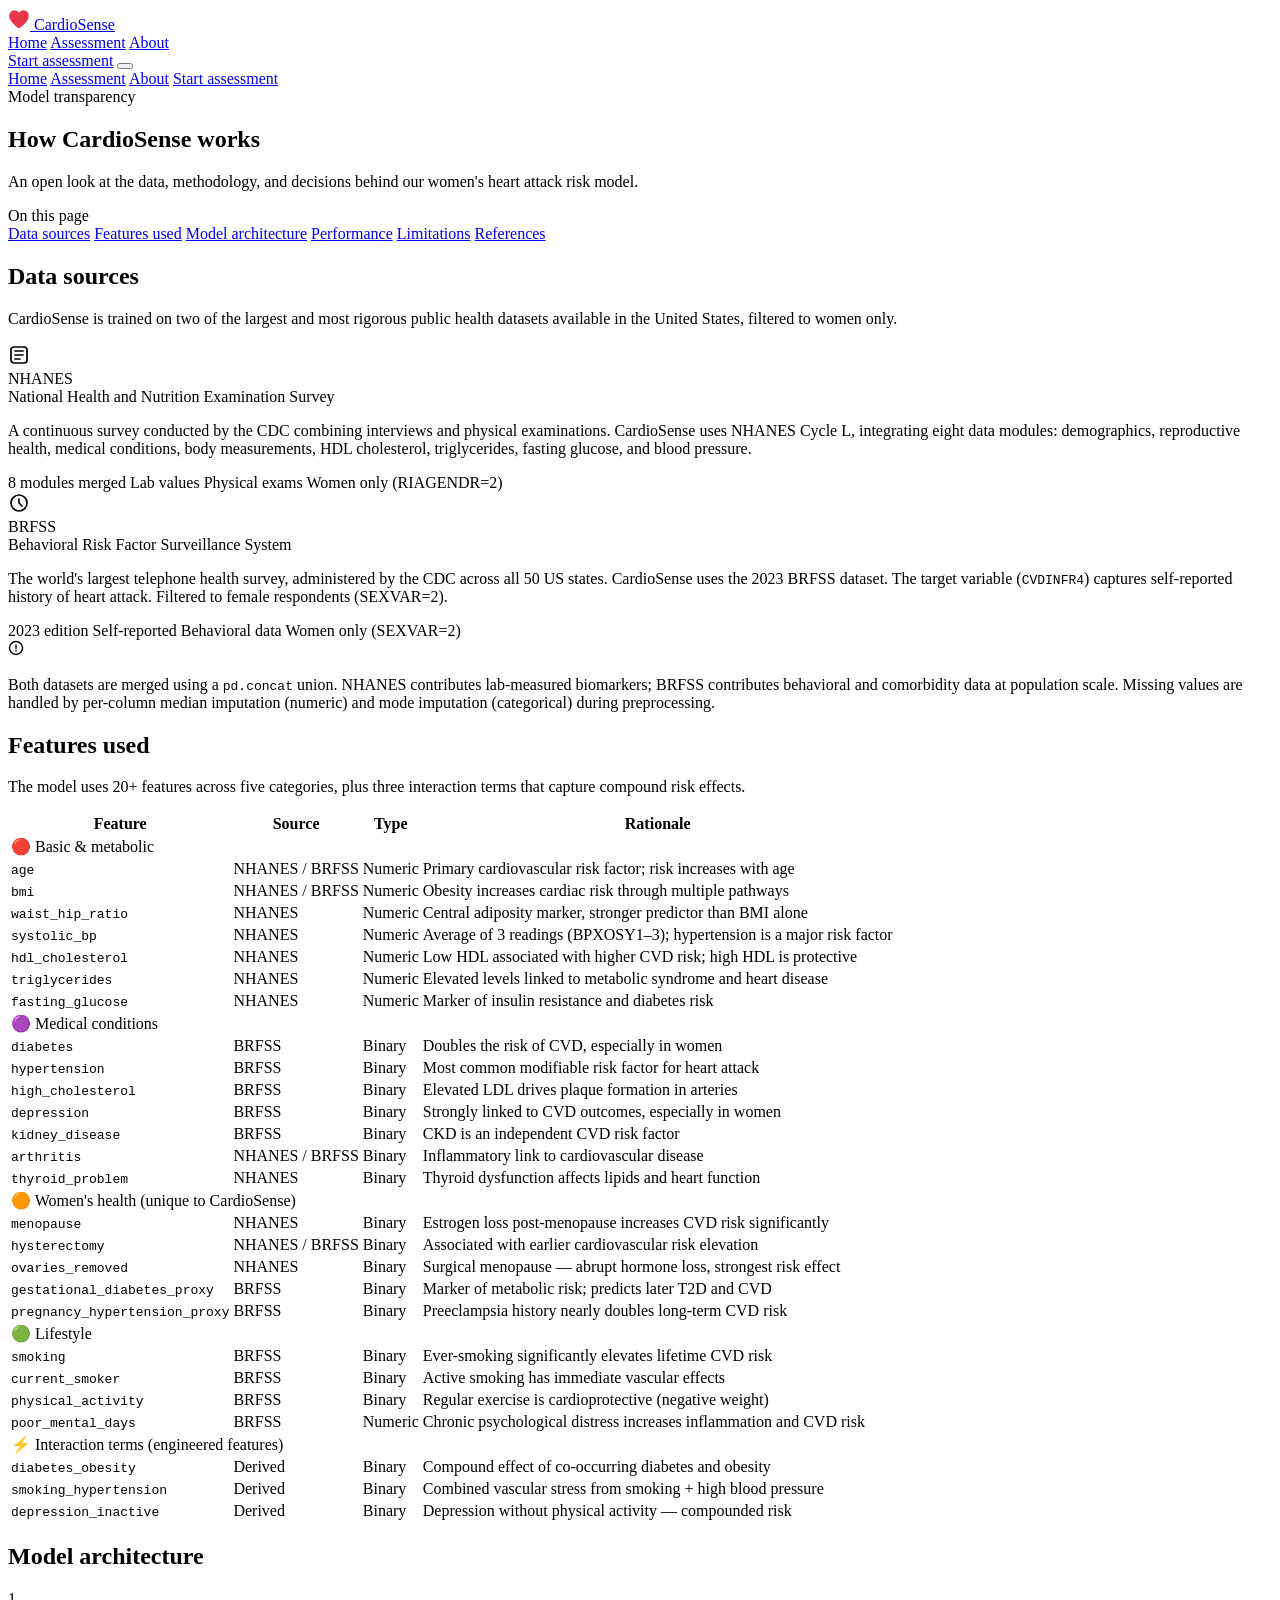
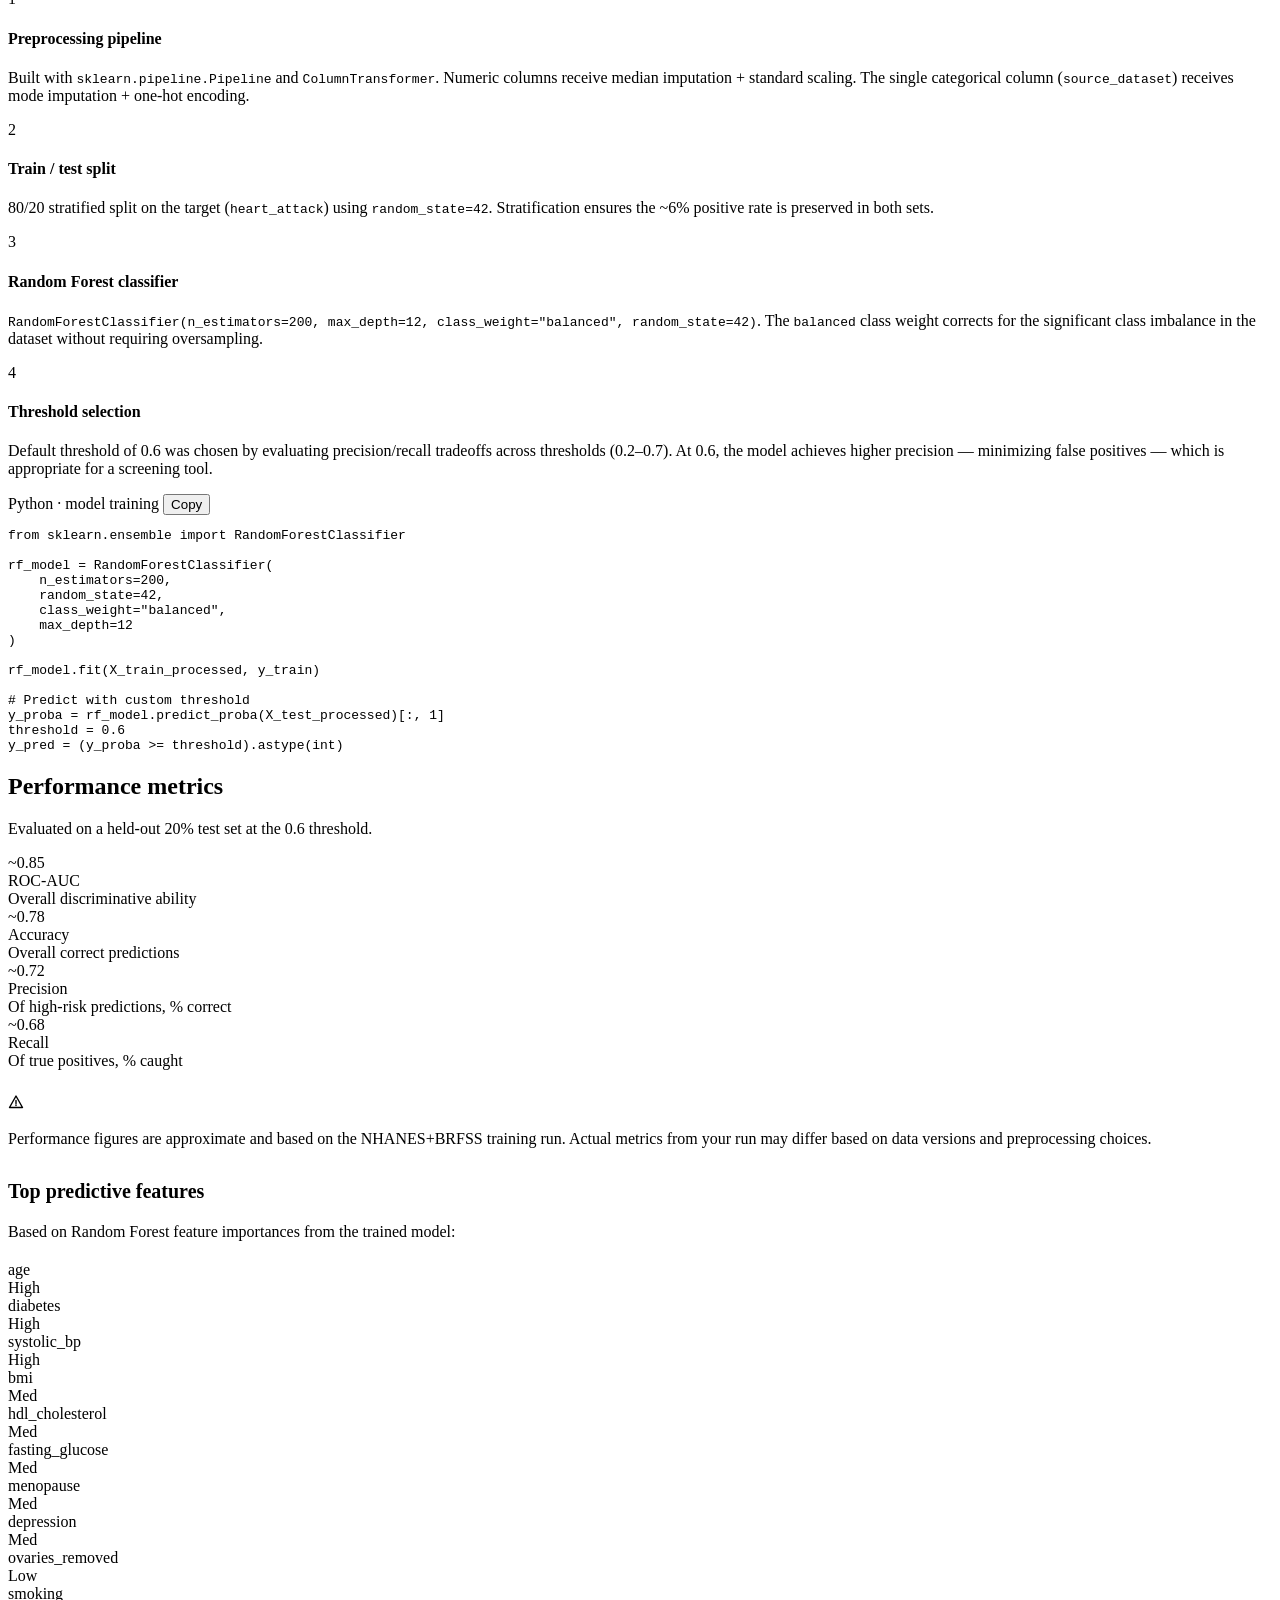
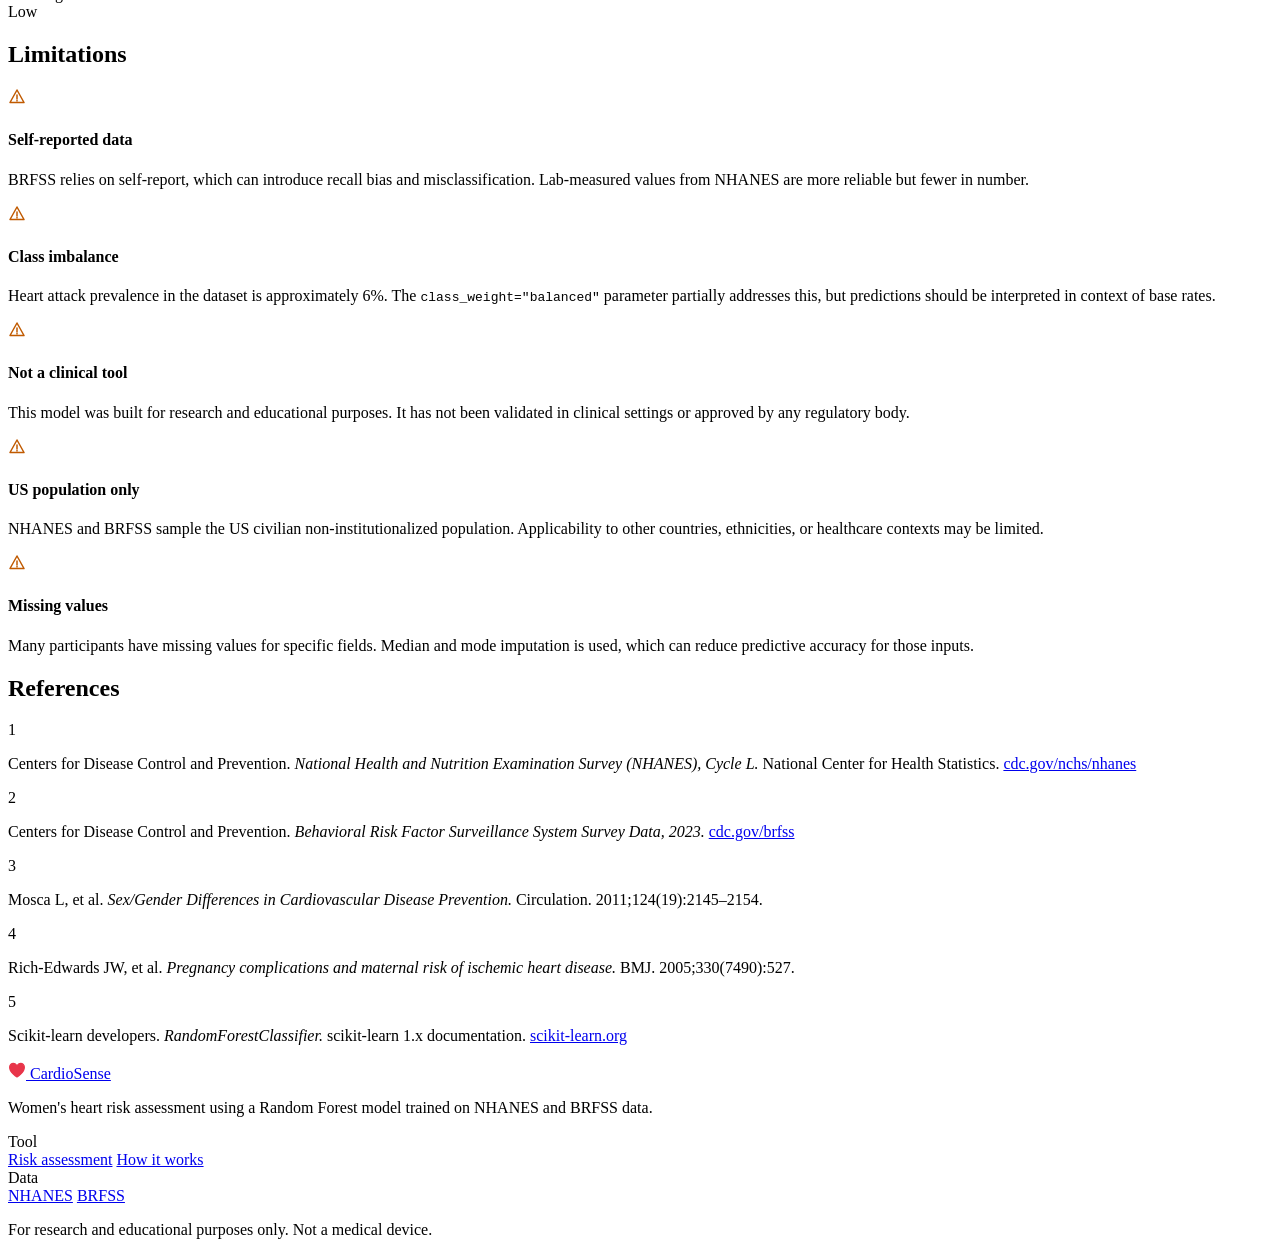
==== about.html @ 4f62d03a "Add files via upload" ====
<!DOCTYPE html>
<html lang="en">
<head>
<meta charset="UTF-8">
<meta name="viewport" content="width=device-width, initial-scale=1.0">
<title>About the Model — CardioSense</title>
<link rel="preconnect" href="https://fonts.googleapis.com">
<link rel="preconnect" href="https://fonts.gstatic.com" crossorigin>
<link href="https://fonts.googleapis.com/css2?family=DM+Serif+Display:ital@0;1&family=Inter:wght@300;400;500;600&display=swap" rel="stylesheet">
<link rel="stylesheet" href="../css/base.css">
<link rel="stylesheet" href="../css/about.css">
</head>
<body>

<nav class="nav">
  <div class="nav-inner">
    <a href="../index.html" class="logo">
      <span class="logo-icon">
        <svg width="22" height="22" viewBox="0 0 22 22" fill="none"><path d="M11 19.5C11 19.5 2 14 2 7.5C2 5.015 4.015 3 6.5 3C8.09 3 9.496 3.82 10.332 5.064C10.617 5.484 11.383 5.484 11.668 5.064C12.504 3.82 13.91 3 15.5 3C17.985 3 20 5.015 20 7.5C20 14 11 19.5 11 19.5Z" fill="#E8354A" stroke="#E8354A" stroke-width="1.5" stroke-linejoin="round"/></svg>
      </span>
      CardioSense
    </a>
    <div class="nav-links">
      <a href="../index.html" class="nav-link">Home</a>
      <a href="assess.html" class="nav-link">Assessment</a>
      <a href="about.html" class="nav-link active">About</a>
    </div>
    <a href="assess.html" class="btn-primary nav-cta">Start assessment</a>
    <button class="nav-mobile-toggle" onclick="toggleMobileNav()" aria-label="Menu">
      <span></span><span></span><span></span>
    </button>
  </div>
  <div class="nav-mobile" id="nav-mobile">
    <a href="../index.html">Home</a>
    <a href="assess.html">Assessment</a>
    <a href="about.html">About</a>
    <a href="assess.html" class="btn-primary">Start assessment</a>
  </div>
</nav>

<!-- PAGE HERO -->
<section class="about-hero">
  <div class="container">
    <div class="section-eyebrow">Model transparency</div>
    <h1 class="about-hero-title">How CardioSense works</h1>
    <p class="about-hero-sub">An open look at the data, methodology, and decisions behind our women's heart attack risk model.</p>
  </div>
</section>

<div class="about-layout container">

  <!-- Sticky TOC -->
  <aside class="about-toc">
    <div class="toc-title">On this page</div>
    <nav>
      <a href="#data-sources" class="toc-link">Data sources</a>
      <a href="#features" class="toc-link">Features used</a>
      <a href="#model" class="toc-link">Model architecture</a>
      <a href="#performance" class="toc-link">Performance</a>
      <a href="#limitations" class="toc-link">Limitations</a>
      <a href="#references" class="toc-link">References</a>
    </nav>
  </aside>

  <main class="about-content">

    <!-- DATA SOURCES -->
    <section class="about-section" id="data-sources">
      <h2>Data sources</h2>
      <p>CardioSense is trained on two of the largest and most rigorous public health datasets available in the United States, filtered to women only.</p>

      <div class="dataset-cards">
        <div class="dataset-card">
          <div class="dataset-card-header">
            <div class="dataset-icon ds-blue">
              <svg width="22" height="22" viewBox="0 0 22 22" fill="none"><rect x="3" y="3" width="16" height="16" rx="3" stroke="currentColor" stroke-width="1.7"/><path d="M7 11h8M7 7h8M7 15h5" stroke="currentColor" stroke-width="1.7" stroke-linecap="round"/></svg>
            </div>
            <div>
              <div class="dataset-name">NHANES</div>
              <div class="dataset-full">National Health and Nutrition Examination Survey</div>
            </div>
          </div>
          <p>A continuous survey conducted by the CDC combining interviews and physical examinations. CardioSense uses NHANES Cycle L, integrating eight data modules: demographics, reproductive health, medical conditions, body measurements, HDL cholesterol, triglycerides, fasting glucose, and blood pressure.</p>
          <div class="dataset-tags">
            <span class="dtag">8 modules merged</span>
            <span class="dtag">Lab values</span>
            <span class="dtag">Physical exams</span>
            <span class="dtag">Women only (RIAGENDR=2)</span>
          </div>
        </div>

        <div class="dataset-card">
          <div class="dataset-card-header">
            <div class="dataset-icon ds-green">
              <svg width="22" height="22" viewBox="0 0 22 22" fill="none"><circle cx="11" cy="11" r="8" stroke="currentColor" stroke-width="1.7"/><path d="M11 7v4l3 3" stroke="currentColor" stroke-width="1.7" stroke-linecap="round"/></svg>
            </div>
            <div>
              <div class="dataset-name">BRFSS</div>
              <div class="dataset-full">Behavioral Risk Factor Surveillance System</div>
            </div>
          </div>
          <p>The world's largest telephone health survey, administered by the CDC across all 50 US states. CardioSense uses the 2023 BRFSS dataset. The target variable (<code>CVDINFR4</code>) captures self-reported history of heart attack. Filtered to female respondents (SEXVAR=2).</p>
          <div class="dataset-tags">
            <span class="dtag">2023 edition</span>
            <span class="dtag">Self-reported</span>
            <span class="dtag">Behavioral data</span>
            <span class="dtag">Women only (SEXVAR=2)</span>
          </div>
        </div>
      </div>

      <div class="info-box">
        <svg width="16" height="16" viewBox="0 0 16 16" fill="none"><circle cx="8" cy="8" r="6.5" stroke="currentColor" stroke-width="1.4"/><path d="M8 5v3.5M8 10.5v.5" stroke="currentColor" stroke-width="1.4" stroke-linecap="round"/></svg>
        <p>Both datasets are merged using a <code>pd.concat</code> union. NHANES contributes lab-measured biomarkers; BRFSS contributes behavioral and comorbidity data at population scale. Missing values are handled by per-column median imputation (numeric) and mode imputation (categorical) during preprocessing.</p>
      </div>
    </section>

    <!-- FEATURES -->
    <section class="about-section" id="features">
      <h2>Features used</h2>
      <p>The model uses 20+ features across five categories, plus three interaction terms that capture compound risk effects.</p>

      <div class="feature-table-wrap">
        <table class="feature-table">
          <thead>
            <tr>
              <th>Feature</th>
              <th>Source</th>
              <th>Type</th>
              <th>Rationale</th>
            </tr>
          </thead>
          <tbody>
            <tr class="ft-group"><td colspan="4">🔴 Basic & metabolic</td></tr>
            <tr>
              <td><code>age</code></td>
              <td>NHANES / BRFSS</td>
              <td>Numeric</td>
              <td>Primary cardiovascular risk factor; risk increases with age</td>
            </tr>
            <tr>
              <td><code>bmi</code></td>
              <td>NHANES / BRFSS</td>
              <td>Numeric</td>
              <td>Obesity increases cardiac risk through multiple pathways</td>
            </tr>
            <tr>
              <td><code>waist_hip_ratio</code></td>
              <td>NHANES</td>
              <td>Numeric</td>
              <td>Central adiposity marker, stronger predictor than BMI alone</td>
            </tr>
            <tr>
              <td><code>systolic_bp</code></td>
              <td>NHANES</td>
              <td>Numeric</td>
              <td>Average of 3 readings (BPXOSY1–3); hypertension is a major risk factor</td>
            </tr>
            <tr>
              <td><code>hdl_cholesterol</code></td>
              <td>NHANES</td>
              <td>Numeric</td>
              <td>Low HDL associated with higher CVD risk; high HDL is protective</td>
            </tr>
            <tr>
              <td><code>triglycerides</code></td>
              <td>NHANES</td>
              <td>Numeric</td>
              <td>Elevated levels linked to metabolic syndrome and heart disease</td>
            </tr>
            <tr>
              <td><code>fasting_glucose</code></td>
              <td>NHANES</td>
              <td>Numeric</td>
              <td>Marker of insulin resistance and diabetes risk</td>
            </tr>

            <tr class="ft-group"><td colspan="4">🟣 Medical conditions</td></tr>
            <tr>
              <td><code>diabetes</code></td>
              <td>BRFSS</td>
              <td>Binary</td>
              <td>Doubles the risk of CVD, especially in women</td>
            </tr>
            <tr>
              <td><code>hypertension</code></td>
              <td>BRFSS</td>
              <td>Binary</td>
              <td>Most common modifiable risk factor for heart attack</td>
            </tr>
            <tr>
              <td><code>high_cholesterol</code></td>
              <td>BRFSS</td>
              <td>Binary</td>
              <td>Elevated LDL drives plaque formation in arteries</td>
            </tr>
            <tr>
              <td><code>depression</code></td>
              <td>BRFSS</td>
              <td>Binary</td>
              <td>Strongly linked to CVD outcomes, especially in women</td>
            </tr>
            <tr>
              <td><code>kidney_disease</code></td>
              <td>BRFSS</td>
              <td>Binary</td>
              <td>CKD is an independent CVD risk factor</td>
            </tr>
            <tr>
              <td><code>arthritis</code></td>
              <td>NHANES / BRFSS</td>
              <td>Binary</td>
              <td>Inflammatory link to cardiovascular disease</td>
            </tr>
            <tr>
              <td><code>thyroid_problem</code></td>
              <td>NHANES</td>
              <td>Binary</td>
              <td>Thyroid dysfunction affects lipids and heart function</td>
            </tr>

            <tr class="ft-group"><td colspan="4">🟠 Women's health (unique to CardioSense)</td></tr>
            <tr>
              <td><code>menopause</code></td>
              <td>NHANES</td>
              <td>Binary</td>
              <td>Estrogen loss post-menopause increases CVD risk significantly</td>
            </tr>
            <tr>
              <td><code>hysterectomy</code></td>
              <td>NHANES / BRFSS</td>
              <td>Binary</td>
              <td>Associated with earlier cardiovascular risk elevation</td>
            </tr>
            <tr>
              <td><code>ovaries_removed</code></td>
              <td>NHANES</td>
              <td>Binary</td>
              <td>Surgical menopause — abrupt hormone loss, strongest risk effect</td>
            </tr>
            <tr>
              <td><code>gestational_diabetes_proxy</code></td>
              <td>BRFSS</td>
              <td>Binary</td>
              <td>Marker of metabolic risk; predicts later T2D and CVD</td>
            </tr>
            <tr>
              <td><code>pregnancy_hypertension_proxy</code></td>
              <td>BRFSS</td>
              <td>Binary</td>
              <td>Preeclampsia history nearly doubles long-term CVD risk</td>
            </tr>

            <tr class="ft-group"><td colspan="4">🟢 Lifestyle</td></tr>
            <tr>
              <td><code>smoking</code></td>
              <td>BRFSS</td>
              <td>Binary</td>
              <td>Ever-smoking significantly elevates lifetime CVD risk</td>
            </tr>
            <tr>
              <td><code>current_smoker</code></td>
              <td>BRFSS</td>
              <td>Binary</td>
              <td>Active smoking has immediate vascular effects</td>
            </tr>
            <tr>
              <td><code>physical_activity</code></td>
              <td>BRFSS</td>
              <td>Binary</td>
              <td>Regular exercise is cardioprotective (negative weight)</td>
            </tr>
            <tr>
              <td><code>poor_mental_days</code></td>
              <td>BRFSS</td>
              <td>Numeric</td>
              <td>Chronic psychological distress increases inflammation and CVD risk</td>
            </tr>

            <tr class="ft-group"><td colspan="4">⚡ Interaction terms (engineered features)</td></tr>
            <tr>
              <td><code>diabetes_obesity</code></td>
              <td>Derived</td>
              <td>Binary</td>
              <td>Compound effect of co-occurring diabetes and obesity</td>
            </tr>
            <tr>
              <td><code>smoking_hypertension</code></td>
              <td>Derived</td>
              <td>Binary</td>
              <td>Combined vascular stress from smoking + high blood pressure</td>
            </tr>
            <tr>
              <td><code>depression_inactive</code></td>
              <td>Derived</td>
              <td>Binary</td>
              <td>Depression without physical activity — compounded risk</td>
            </tr>
          </tbody>
        </table>
      </div>
    </section>

    <!-- MODEL -->
    <section class="about-section" id="model">
      <h2>Model architecture</h2>

      <div class="pipeline-steps">
        <div class="pipeline-step">
          <div class="pipeline-step-num">1</div>
          <div class="pipeline-step-body">
            <h4>Preprocessing pipeline</h4>
            <p>Built with <code>sklearn.pipeline.Pipeline</code> and <code>ColumnTransformer</code>. Numeric columns receive median imputation + standard scaling. The single categorical column (<code>source_dataset</code>) receives mode imputation + one-hot encoding.</p>
          </div>
        </div>
        <div class="pipeline-step">
          <div class="pipeline-step-num">2</div>
          <div class="pipeline-step-body">
            <h4>Train / test split</h4>
            <p>80/20 stratified split on the target (<code>heart_attack</code>) using <code>random_state=42</code>. Stratification ensures the ~6% positive rate is preserved in both sets.</p>
          </div>
        </div>
        <div class="pipeline-step">
          <div class="pipeline-step-num">3</div>
          <div class="pipeline-step-body">
            <h4>Random Forest classifier</h4>
            <p><code>RandomForestClassifier(n_estimators=200, max_depth=12, class_weight="balanced", random_state=42)</code>. The <code>balanced</code> class weight corrects for the significant class imbalance in the dataset without requiring oversampling.</p>
          </div>
        </div>
        <div class="pipeline-step">
          <div class="pipeline-step-num">4</div>
          <div class="pipeline-step-body">
            <h4>Threshold selection</h4>
            <p>Default threshold of 0.6 was chosen by evaluating precision/recall tradeoffs across thresholds (0.2–0.7). At 0.6, the model achieves higher precision — minimizing false positives — which is appropriate for a screening tool.</p>
          </div>
        </div>
      </div>

      <div class="code-block">
        <div class="code-block-header">
          <span>Python · model training</span>
          <button class="copy-btn" onclick="copyCode(this)">Copy</button>
        </div>
        <pre><code>from sklearn.ensemble import RandomForestClassifier

rf_model = RandomForestClassifier(
    n_estimators=200,
    random_state=42,
    class_weight="balanced",
    max_depth=12
)

rf_model.fit(X_train_processed, y_train)

# Predict with custom threshold
y_proba = rf_model.predict_proba(X_test_processed)[:, 1]
threshold = 0.6
y_pred = (y_proba >= threshold).astype(int)</code></pre>
      </div>
    </section>

    <!-- PERFORMANCE -->
    <section class="about-section" id="performance">
      <h2>Performance metrics</h2>
      <p>Evaluated on a held-out 20% test set at the 0.6 threshold.</p>

      <div class="metrics-grid">
        <div class="metric-card">
          <div class="metric-val">~0.85</div>
          <div class="metric-name">ROC-AUC</div>
          <div class="metric-desc">Overall discriminative ability</div>
        </div>
        <div class="metric-card">
          <div class="metric-val">~0.78</div>
          <div class="metric-name">Accuracy</div>
          <div class="metric-desc">Overall correct predictions</div>
        </div>
        <div class="metric-card">
          <div class="metric-val">~0.72</div>
          <div class="metric-name">Precision</div>
          <div class="metric-desc">Of high-risk predictions, % correct</div>
        </div>
        <div class="metric-card">
          <div class="metric-val">~0.68</div>
          <div class="metric-name">Recall</div>
          <div class="metric-desc">Of true positives, % caught</div>
        </div>
      </div>

      <div class="info-box info-box-warn" style="margin-top:1.5rem">
        <svg width="16" height="16" viewBox="0 0 16 16" fill="none"><path d="M8 2L14.5 13.5H1.5L8 2Z" stroke="currentColor" stroke-width="1.4" stroke-linejoin="round"/><path d="M8 6.5v3M8 11v.5" stroke="currentColor" stroke-width="1.4" stroke-linecap="round"/></svg>
        <p>Performance figures are approximate and based on the NHANES+BRFSS training run. Actual metrics from your run may differ based on data versions and preprocessing choices.</p>
      </div>

      <h3 style="margin-top:2rem;font-size:20px">Top predictive features</h3>
      <p style="margin-bottom:1.25rem">Based on Random Forest feature importances from the trained model:</p>

      <div class="importance-bars">
        <div class="imp-row"><span class="imp-label">age</span><div class="imp-bar-track"><div class="imp-bar" style="width:88%"></div></div><span class="imp-pct">High</span></div>
        <div class="imp-row"><span class="imp-label">diabetes</span><div class="imp-bar-track"><div class="imp-bar" style="width:74%"></div></div><span class="imp-pct">High</span></div>
        <div class="imp-row"><span class="imp-label">systolic_bp</span><div class="imp-bar-track"><div class="imp-bar" style="width:68%"></div></div><span class="imp-pct">High</span></div>
        <div class="imp-row"><span class="imp-label">bmi</span><div class="imp-bar-track"><div class="imp-bar" style="width:61%"></div></div><span class="imp-pct">Med</span></div>
        <div class="imp-row"><span class="imp-label">hdl_cholesterol</span><div class="imp-bar-track"><div class="imp-bar" style="width:55%"></div></div><span class="imp-pct">Med</span></div>
        <div class="imp-row"><span class="imp-label">fasting_glucose</span><div class="imp-bar-track"><div class="imp-bar" style="width:50%"></div></div><span class="imp-pct">Med</span></div>
        <div class="imp-row"><span class="imp-label">menopause</span><div class="imp-bar-track"><div class="imp-bar imp-bar-orange" style="width:46%"></div></div><span class="imp-pct">Med</span></div>
        <div class="imp-row"><span class="imp-label">depression</span><div class="imp-bar-track"><div class="imp-bar imp-bar-purple" style="width:40%"></div></div><span class="imp-pct">Med</span></div>
        <div class="imp-row"><span class="imp-label">ovaries_removed</span><div class="imp-bar-track"><div class="imp-bar imp-bar-orange" style="width:36%"></div></div><span class="imp-pct">Low</span></div>
        <div class="imp-row"><span class="imp-label">smoking</span><div class="imp-bar-track"><div class="imp-bar" style="width:33%"></div></div><span class="imp-pct">Low</span></div>
      </div>
    </section>

    <!-- LIMITATIONS -->
    <section class="about-section" id="limitations">
      <h2>Limitations</h2>

      <div class="limitation-list">
        <div class="limitation-item">
          <div class="lim-icon">
            <svg width="18" height="18" viewBox="0 0 18 18" fill="none"><path d="M9 2L16 14.5H2L9 2Z" stroke="#C05A00" stroke-width="1.5" stroke-linejoin="round"/><path d="M9 7v4M9 12.5v.5" stroke="#C05A00" stroke-width="1.5" stroke-linecap="round"/></svg>
          </div>
          <div>
            <h4>Self-reported data</h4>
            <p>BRFSS relies on self-report, which can introduce recall bias and misclassification. Lab-measured values from NHANES are more reliable but fewer in number.</p>
          </div>
        </div>
        <div class="limitation-item">
          <div class="lim-icon">
            <svg width="18" height="18" viewBox="0 0 18 18" fill="none"><path d="M9 2L16 14.5H2L9 2Z" stroke="#C05A00" stroke-width="1.5" stroke-linejoin="round"/><path d="M9 7v4M9 12.5v.5" stroke="#C05A00" stroke-width="1.5" stroke-linecap="round"/></svg>
          </div>
          <div>
            <h4>Class imbalance</h4>
            <p>Heart attack prevalence in the dataset is approximately 6%. The <code>class_weight="balanced"</code> parameter partially addresses this, but predictions should be interpreted in context of base rates.</p>
          </div>
        </div>
        <div class="limitation-item">
          <div class="lim-icon">
            <svg width="18" height="18" viewBox="0 0 18 18" fill="none"><path d="M9 2L16 14.5H2L9 2Z" stroke="#C05A00" stroke-width="1.5" stroke-linejoin="round"/><path d="M9 7v4M9 12.5v.5" stroke="#C05A00" stroke-width="1.5" stroke-linecap="round"/></svg>
          </div>
          <div>
            <h4>Not a clinical tool</h4>
            <p>This model was built for research and educational purposes. It has not been validated in clinical settings or approved by any regulatory body.</p>
          </div>
        </div>
        <div class="limitation-item">
          <div class="lim-icon">
            <svg width="18" height="18" viewBox="0 0 18 18" fill="none"><path d="M9 2L16 14.5H2L9 2Z" stroke="#C05A00" stroke-width="1.5" stroke-linejoin="round"/><path d="M9 7v4M9 12.5v.5" stroke="#C05A00" stroke-width="1.5" stroke-linecap="round"/></svg>
          </div>
          <div>
            <h4>US population only</h4>
            <p>NHANES and BRFSS sample the US civilian non-institutionalized population. Applicability to other countries, ethnicities, or healthcare contexts may be limited.</p>
          </div>
        </div>
        <div class="limitation-item">
          <div class="lim-icon">
            <svg width="18" height="18" viewBox="0 0 18 18" fill="none"><path d="M9 2L16 14.5H2L9 2Z" stroke="#C05A00" stroke-width="1.5" stroke-linejoin="round"/><path d="M9 7v4M9 12.5v.5" stroke="#C05A00" stroke-width="1.5" stroke-linecap="round"/></svg>
          </div>
          <div>
            <h4>Missing values</h4>
            <p>Many participants have missing values for specific fields. Median and mode imputation is used, which can reduce predictive accuracy for those inputs.</p>
          </div>
        </div>
      </div>
    </section>

    <!-- REFERENCES -->
    <section class="about-section" id="references">
      <h2>References</h2>
      <div class="ref-list">
        <div class="ref-item">
          <div class="ref-num">1</div>
          <p>Centers for Disease Control and Prevention. <em>National Health and Nutrition Examination Survey (NHANES), Cycle L.</em> National Center for Health Statistics. <a href="https://www.cdc.gov/nchs/nhanes/" target="_blank">cdc.gov/nchs/nhanes</a></p>
        </div>
        <div class="ref-item">
          <div class="ref-num">2</div>
          <p>Centers for Disease Control and Prevention. <em>Behavioral Risk Factor Surveillance System Survey Data, 2023.</em> <a href="https://www.cdc.gov/brfss/" target="_blank">cdc.gov/brfss</a></p>
        </div>
        <div class="ref-item">
          <div class="ref-num">3</div>
          <p>Mosca L, et al. <em>Sex/Gender Differences in Cardiovascular Disease Prevention.</em> Circulation. 2011;124(19):2145–2154.</p>
        </div>
        <div class="ref-item">
          <div class="ref-num">4</div>
          <p>Rich-Edwards JW, et al. <em>Pregnancy complications and maternal risk of ischemic heart disease.</em> BMJ. 2005;330(7490):527.</p>
        </div>
        <div class="ref-item">
          <div class="ref-num">5</div>
          <p>Scikit-learn developers. <em>RandomForestClassifier.</em> scikit-learn 1.x documentation. <a href="https://scikit-learn.org/stable/modules/generated/sklearn.ensemble.RandomForestClassifier.html" target="_blank">scikit-learn.org</a></p>
        </div>
      </div>
    </section>

  </main>
</div>

<footer class="footer">
  <div class="container footer-inner">
    <div class="footer-brand">
      <a href="../index.html" class="logo">
        <span class="logo-icon"><svg width="18" height="18" viewBox="0 0 22 22" fill="none"><path d="M11 19.5C11 19.5 2 14 2 7.5C2 5.015 4.015 3 6.5 3C8.09 3 9.496 3.82 10.332 5.064C10.617 5.484 11.383 5.484 11.668 5.064C12.504 3.82 13.91 3 15.5 3C17.985 3 20 5.015 20 7.5C20 14 11 19.5 11 19.5Z" fill="#E8354A" stroke="#E8354A" stroke-width="1.5" stroke-linejoin="round"/></svg></span>
        CardioSense
      </a>
      <p>Women's heart risk assessment using a Random Forest model trained on NHANES and BRFSS data.</p>
    </div>
    <div class="footer-links">
      <div class="footer-col">
        <div class="footer-col-title">Tool</div>
        <a href="assess.html">Risk assessment</a>
        <a href="about.html">How it works</a>
      </div>
      <div class="footer-col">
        <div class="footer-col-title">Data</div>
        <a href="https://www.cdc.gov/nchs/nhanes/" target="_blank">NHANES</a>
        <a href="https://www.cdc.gov/brfss/" target="_blank">BRFSS</a>
      </div>
    </div>
  </div>
  <div class="footer-bottom">
    <div class="container"><p>For research and educational purposes only. Not a medical device.</p></div>
  </div>
</footer>

<script>
function toggleMobileNav() { document.getElementById('nav-mobile').classList.toggle('open'); }
function copyCode(btn) {
  const code = btn.closest('.code-block').querySelector('code').textContent;
  navigator.clipboard.writeText(code).then(() => {
    btn.textContent = 'Copied!';
    setTimeout(() => btn.textContent = 'Copy', 2000);
  });
}
// Highlight active TOC link on scroll
const sections = document.querySelectorAll('.about-section');
const tocLinks = document.querySelectorAll('.toc-link');
window.addEventListener('scroll', () => {
  let current = '';
  sections.forEach(s => { if (window.scrollY >= s.offsetTop - 120) current = s.id; });
  tocLinks.forEach(l => {
    l.classList.toggle('active', l.getAttribute('href') === '#' + current);
  });
});
</script>
</body>
</html>
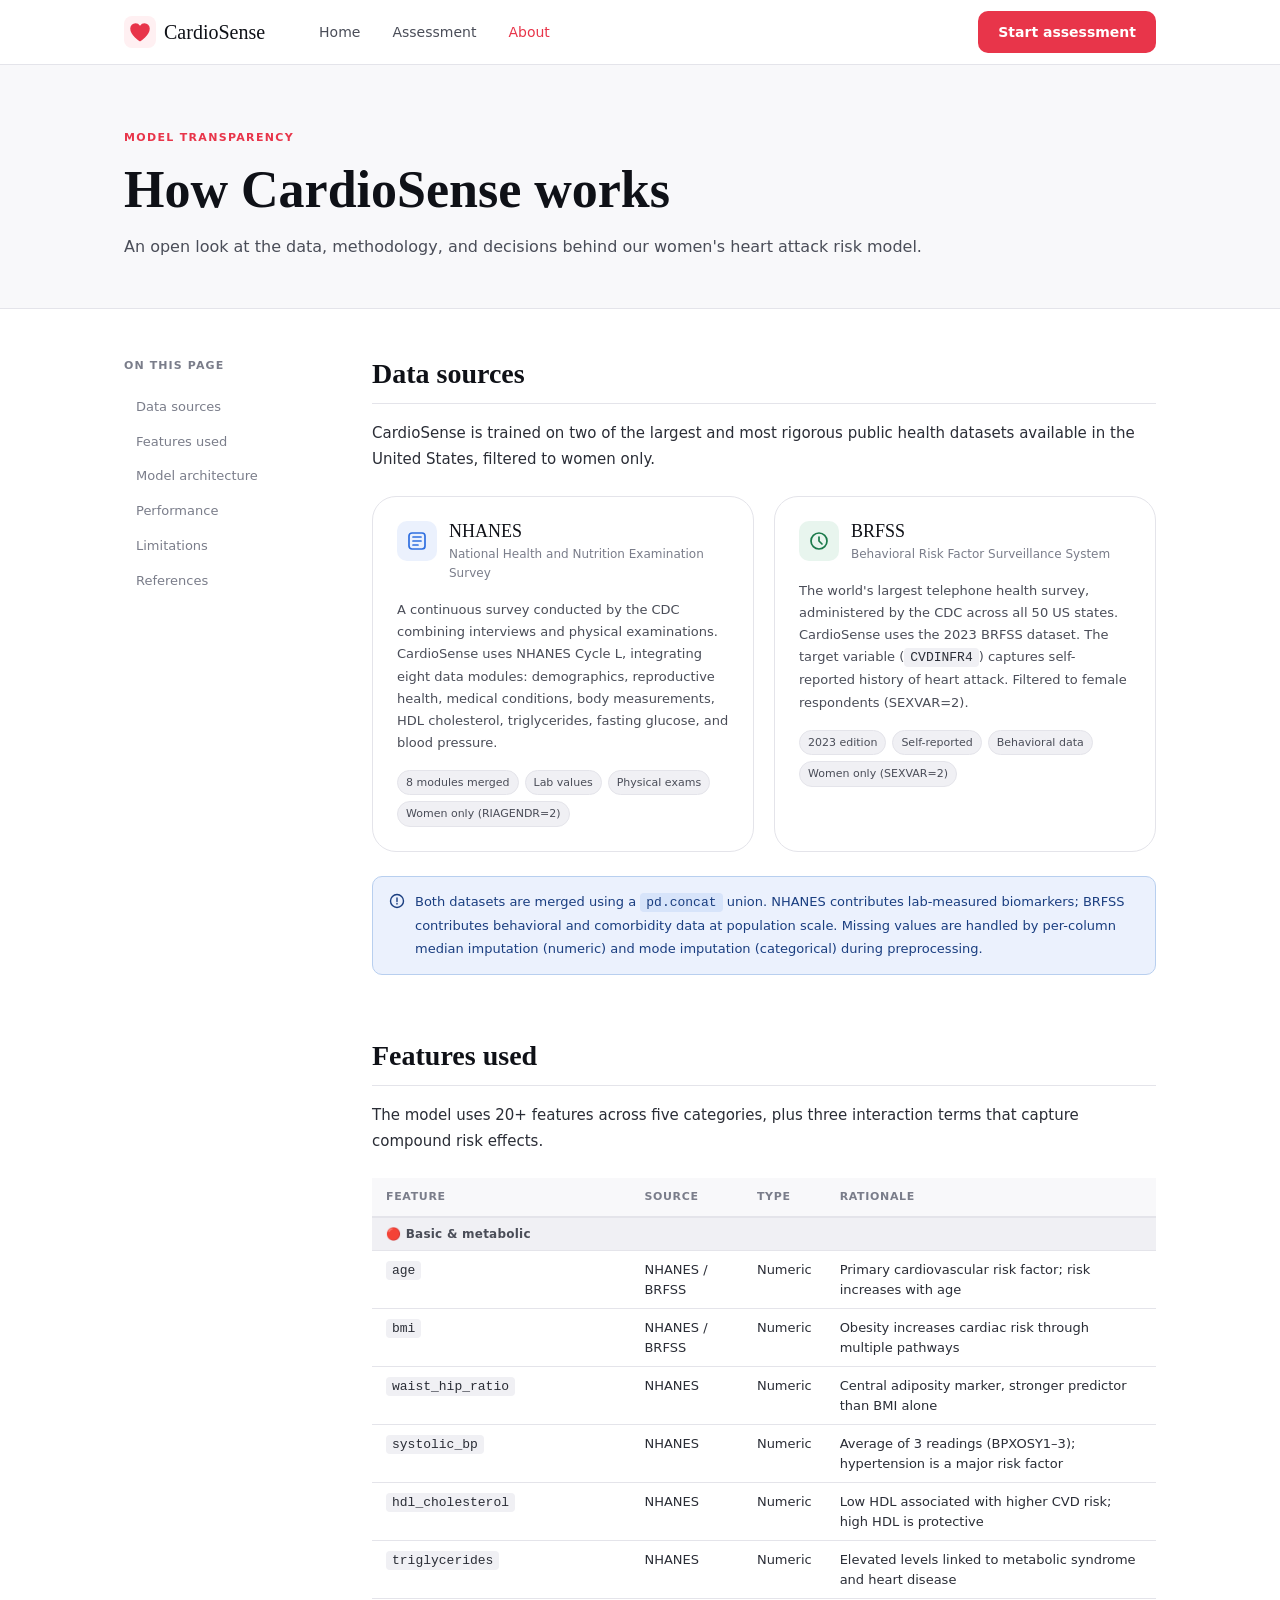
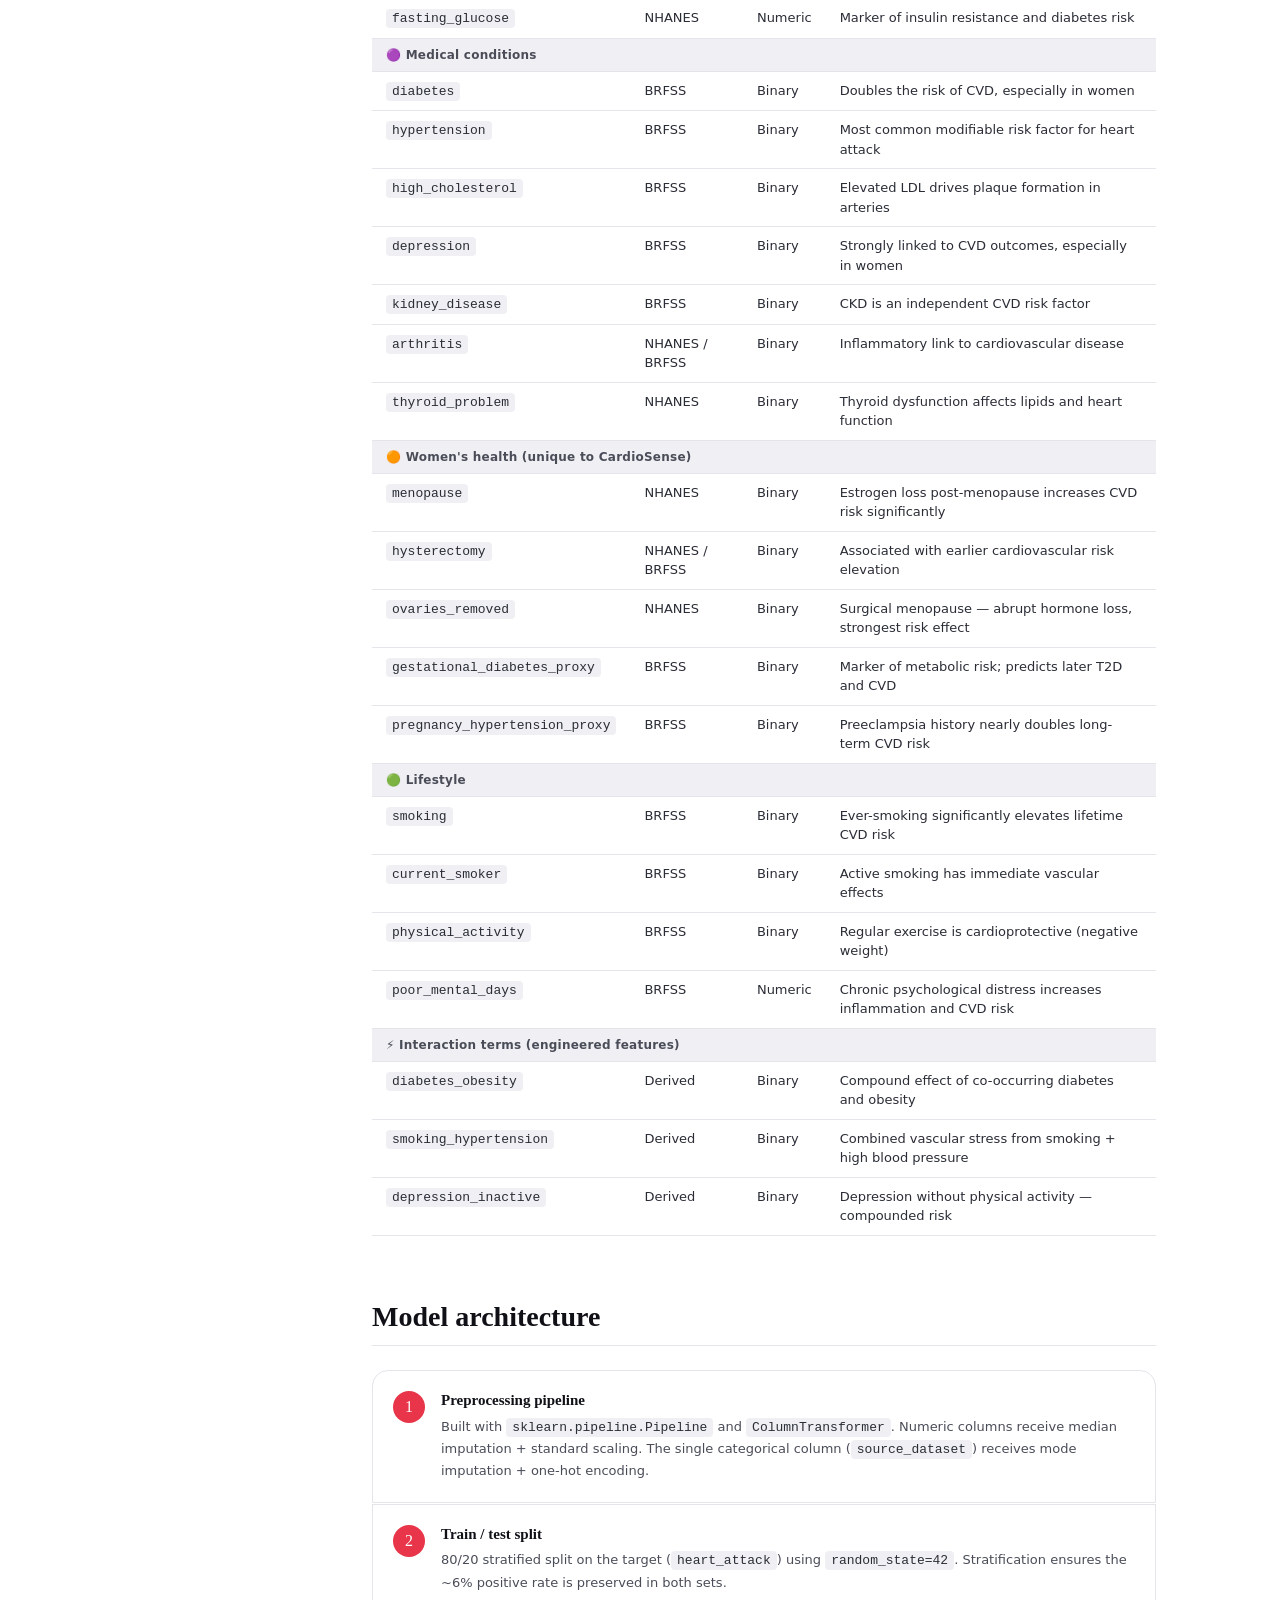
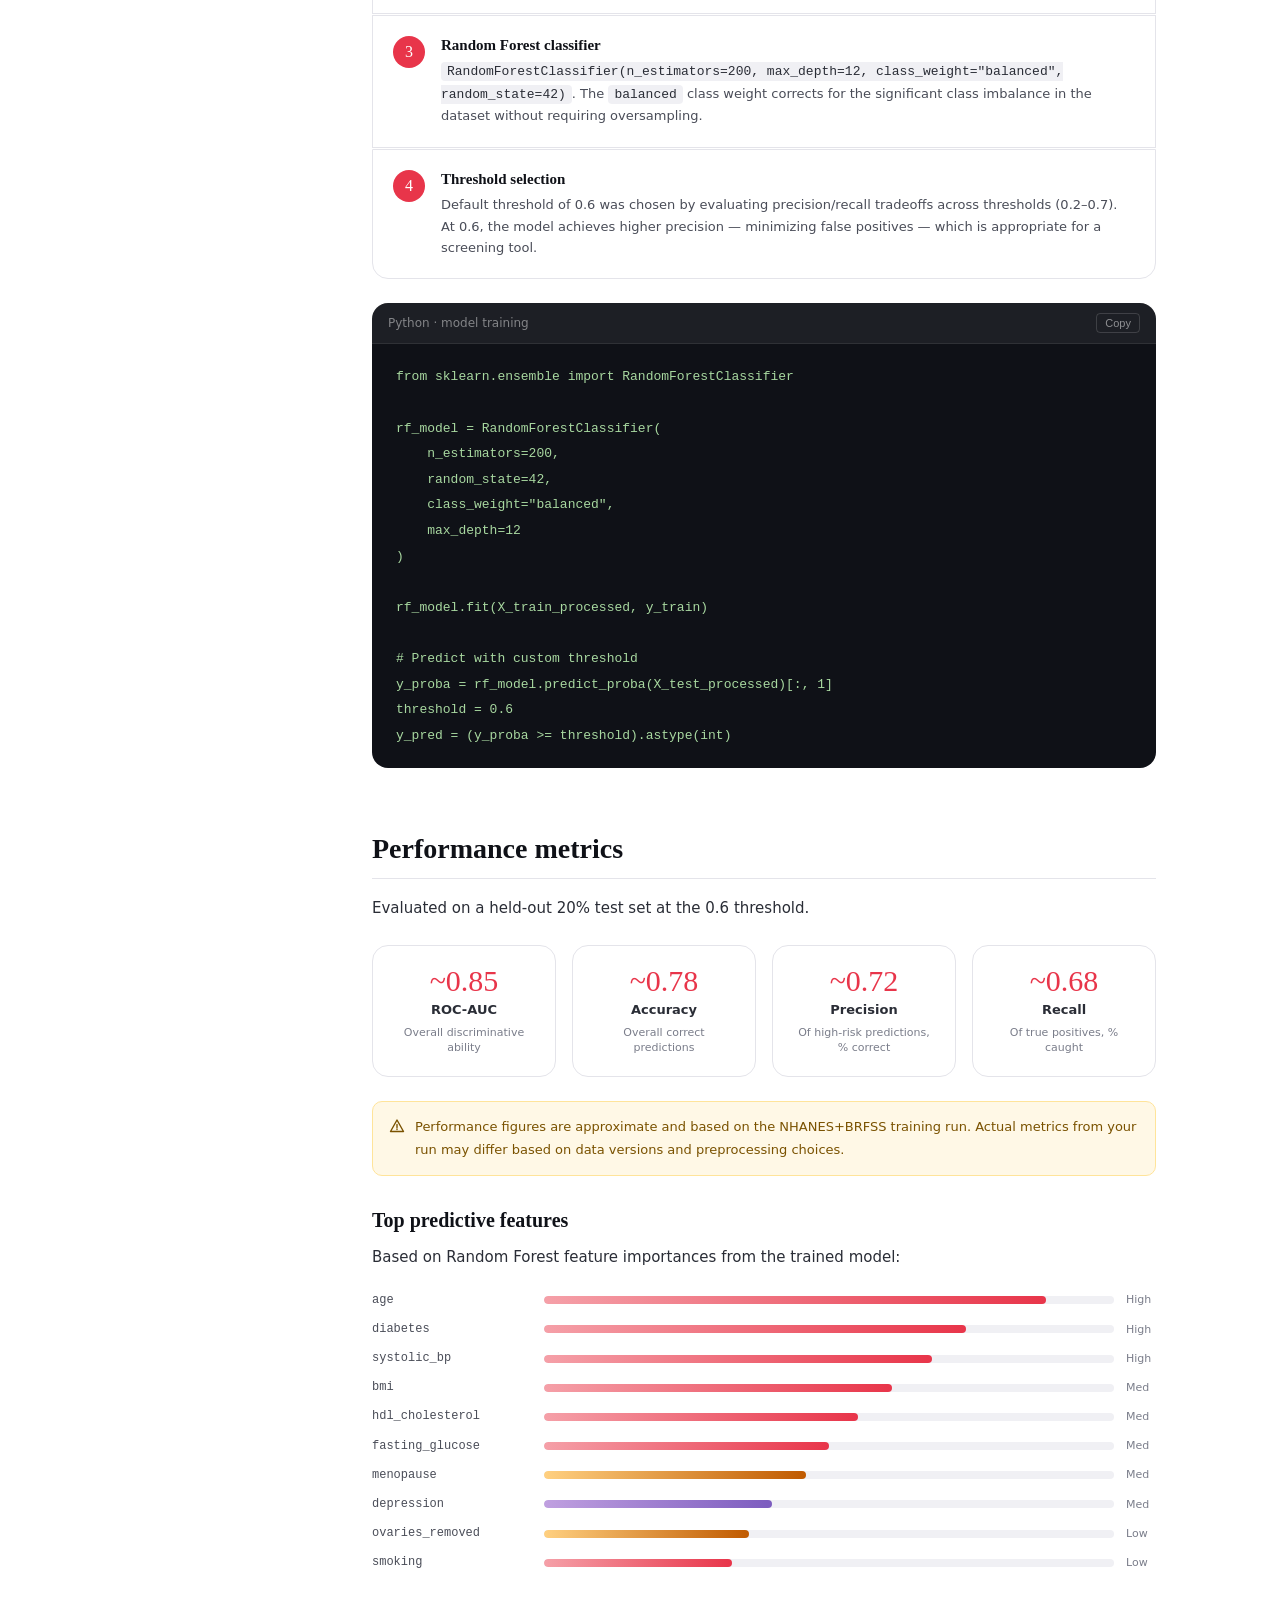
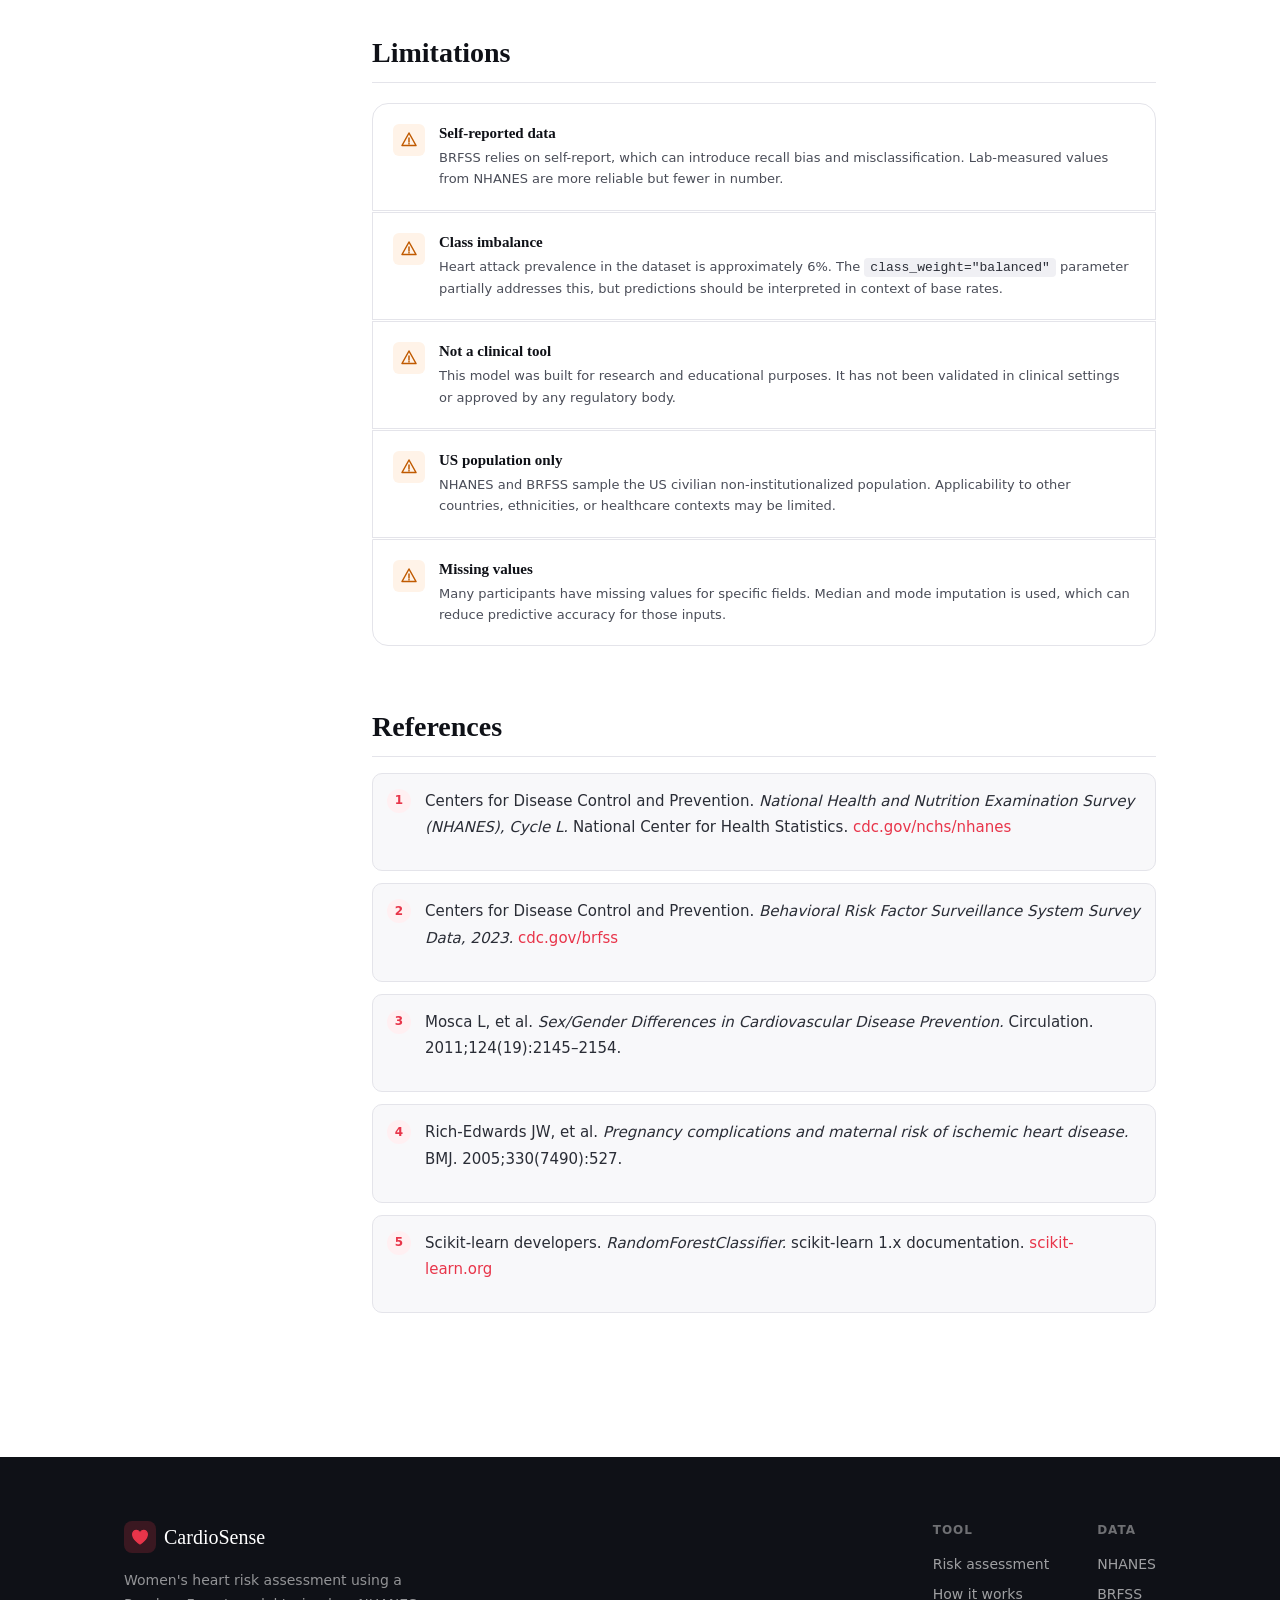
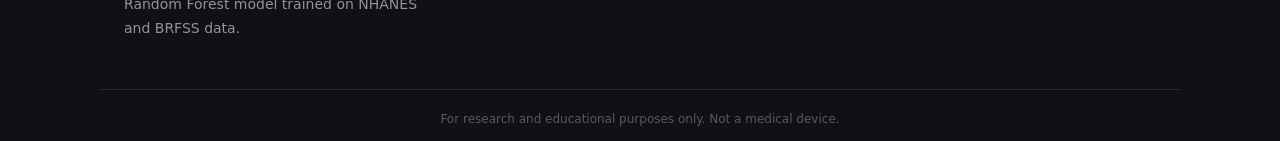
==== commit 05046868: "Update about.html" ====
--- a/about.html
+++ b/about.html
@@ -7,34 +7,34 @@
 <link rel="preconnect" href="https://fonts.googleapis.com">
 <link rel="preconnect" href="https://fonts.gstatic.com" crossorigin>
 <link href="https://fonts.googleapis.com/css2?family=DM+Serif+Display:ital@0;1&family=Inter:wght@300;400;500;600&display=swap" rel="stylesheet">
-<link rel="stylesheet" href="../css/base.css">
-<link rel="stylesheet" href="../css/about.css">
+<link rel="stylesheet" href="base.css">
+<link rel="stylesheet" href="about.css">
 </head>
 <body>
 
 <nav class="nav">
   <div class="nav-inner">
-    <a href="../index.html" class="logo">
+    <a href="index.html" class="logo">
       <span class="logo-icon">
         <svg width="22" height="22" viewBox="0 0 22 22" fill="none"><path d="M11 19.5C11 19.5 2 14 2 7.5C2 5.015 4.015 3 6.5 3C8.09 3 9.496 3.82 10.332 5.064C10.617 5.484 11.383 5.484 11.668 5.064C12.504 3.82 13.91 3 15.5 3C17.985 3 20 5.015 20 7.5C20 14 11 19.5 11 19.5Z" fill="#E8354A" stroke="#E8354A" stroke-width="1.5" stroke-linejoin="round"/></svg>
       </span>
       CardioSense
     </a>
     <div class="nav-links">
-      <a href="../index.html" class="nav-link">Home</a>
-      <a href="assess.html" class="nav-link">Assessment</a>
+      <a href="index.html" class="nav-link">Home</a>
+      <a href="index.html" class="nav-link">Assessment</a>
       <a href="about.html" class="nav-link active">About</a>
     </div>
-    <a href="assess.html" class="btn-primary nav-cta">Start assessment</a>
+    <a href="index.html" class="btn-primary nav-cta">Start assessment</a>
     <button class="nav-mobile-toggle" onclick="toggleMobileNav()" aria-label="Menu">
       <span></span><span></span><span></span>
     </button>
   </div>
   <div class="nav-mobile" id="nav-mobile">
-    <a href="../index.html">Home</a>
-    <a href="assess.html">Assessment</a>
+    <a href="index.html">Home</a>
+    <a href="index.html">Assessment</a>
     <a href="about.html">About</a>
-    <a href="assess.html" class="btn-primary">Start assessment</a>
+    <a href="index.html" class="btn-primary">Start assessment</a>
   </div>
 </nav>
 
@@ -495,7 +495,7 @@
 <footer class="footer">
   <div class="container footer-inner">
     <div class="footer-brand">
-      <a href="../index.html" class="logo">
+      <a href="index.html" class="logo">
         <span class="logo-icon"><svg width="18" height="18" viewBox="0 0 22 22" fill="none"><path d="M11 19.5C11 19.5 2 14 2 7.5C2 5.015 4.015 3 6.5 3C8.09 3 9.496 3.82 10.332 5.064C10.617 5.484 11.383 5.484 11.668 5.064C12.504 3.82 13.91 3 15.5 3C17.985 3 20 5.015 20 7.5C20 14 11 19.5 11 19.5Z" fill="#E8354A" stroke="#E8354A" stroke-width="1.5" stroke-linejoin="round"/></svg></span>
         CardioSense
       </a>
@@ -504,7 +504,7 @@
     <div class="footer-links">
       <div class="footer-col">
         <div class="footer-col-title">Tool</div>
-        <a href="assess.html">Risk assessment</a>
+        <a href="index.html">Risk assessment</a>
         <a href="about.html">How it works</a>
       </div>
       <div class="footer-col">
--- a/base.css
+++ b/base.css
@@ -0,0 +1,461 @@
+/* =============================================
+   BASE.CSS — CardioSense shared styles
+   ============================================= */
+
+@import url('https://fonts.googleapis.com/css2?family=DM+Serif+Display:ital@0;1&family=Inter:wght@300;400;500;600&display=swap');
+
+/* ── Reset & Root ── */
+*, *::before, *::after { box-sizing: border-box; margin: 0; padding: 0; }
+
+:root {
+  /* Colors */
+  --red:        #E8354A;
+  --red-dark:   #C0293D;
+  --red-light:  #FFF0F2;
+  --red-mid:    #FFD6DA;
+  --purple:     #7C5CBF;
+  --purple-bg:  #F3EFFC;
+  --blue:       #2F6FE0;
+  --blue-bg:    #EBF1FD;
+
+  --ink:        #0F1117;
+  --ink-2:      #2A2D36;
+  --ink-3:      #4A4D58;
+  --ink-4:      #7A7D8A;
+  --ink-5:      #A8AABA;
+
+  --surface:    #FFFFFF;
+  --surface-1:  #F8F8FA;
+  --surface-2:  #F0F0F4;
+  --border:     #E4E4EA;
+  --border-2:   #D0D0D8;
+
+  /* Type */
+  --font-display: 'DM Serif Display', Georgia, serif;
+  --font-body:    'Inter', system-ui, sans-serif;
+
+  /* Radius */
+  --r-sm: 6px;
+  --r-md: 10px;
+  --r-lg: 16px;
+  --r-xl: 24px;
+
+  /* Shadows */
+  --shadow-sm:  0 1px 3px rgba(0,0,0,.06), 0 1px 2px rgba(0,0,0,.04);
+  --shadow-md:  0 4px 16px rgba(0,0,0,.08), 0 1px 4px rgba(0,0,0,.04);
+  --shadow-lg:  0 12px 40px rgba(0,0,0,.12), 0 4px 12px rgba(0,0,0,.06);
+
+  /* Transitions */
+  --t-fast: 120ms ease;
+  --t-base: 200ms ease;
+  --t-slow: 350ms ease;
+}
+
+html { scroll-behavior: smooth; font-size: 16px; }
+
+body {
+  font-family: var(--font-body);
+  color: var(--ink);
+  background: var(--surface);
+  line-height: 1.6;
+  -webkit-font-smoothing: antialiased;
+}
+
+/* ── Typography ── */
+h1, h2, h3, h4 {
+  font-family: var(--font-display);
+  line-height: 1.2;
+  color: var(--ink);
+}
+
+em { font-style: italic; color: var(--red); }
+
+/* ── Layout ── */
+.container {
+  max-width: 1080px;
+  margin: 0 auto;
+  padding: 0 24px;
+}
+
+/* ── Navigation ── */
+.nav {
+  position: sticky;
+  top: 0;
+  z-index: 100;
+  background: rgba(255,255,255,.92);
+  backdrop-filter: blur(12px);
+  border-bottom: 1px solid var(--border);
+}
+
+.nav-inner {
+  max-width: 1080px;
+  margin: 0 auto;
+  padding: 0 24px;
+  height: 64px;
+  display: flex;
+  align-items: center;
+  gap: 2rem;
+}
+
+.logo {
+  display: flex;
+  align-items: center;
+  gap: 8px;
+  font-family: var(--font-display);
+  font-size: 20px;
+  color: var(--ink);
+  text-decoration: none;
+  font-weight: 400;
+  flex-shrink: 0;
+}
+
+.logo-icon {
+  width: 32px;
+  height: 32px;
+  background: var(--red-light);
+  border-radius: 8px;
+  display: flex;
+  align-items: center;
+  justify-content: center;
+}
+
+.nav-links {
+  display: flex;
+  gap: .25rem;
+  margin-left: .5rem;
+  flex: 1;
+}
+
+.nav-link {
+  padding: 6px 14px;
+  font-size: 14px;
+  font-weight: 500;
+  color: var(--ink-3);
+  text-decoration: none;
+  border-radius: var(--r-sm);
+  transition: color var(--t-fast), background var(--t-fast);
+}
+
+.nav-link:hover { color: var(--ink); background: var(--surface-1); }
+.nav-link.active { color: var(--red); }
+
+.nav-cta { margin-left: auto; }
+
+.nav-mobile-toggle {
+  display: none;
+  flex-direction: column;
+  gap: 5px;
+  background: none;
+  border: none;
+  cursor: pointer;
+  padding: 6px;
+  margin-left: auto;
+}
+
+.nav-mobile-toggle span {
+  display: block;
+  width: 22px;
+  height: 2px;
+  background: var(--ink-2);
+  border-radius: 2px;
+  transition: var(--t-base);
+}
+
+.nav-mobile {
+  display: none;
+  flex-direction: column;
+  padding: 12px 24px 20px;
+  border-top: 1px solid var(--border);
+  gap: 4px;
+}
+
+.nav-mobile a {
+  padding: 10px 12px;
+  font-size: 15px;
+  color: var(--ink-2);
+  text-decoration: none;
+  border-radius: var(--r-md);
+}
+
+.nav-mobile a:hover { background: var(--surface-1); }
+.nav-mobile .btn-primary { margin-top: 8px; text-align: center; }
+.nav-mobile.open { display: flex; }
+
+/* ── Buttons ── */
+.btn-primary {
+  display: inline-flex;
+  align-items: center;
+  gap: 8px;
+  padding: 10px 20px;
+  background: var(--red);
+  color: #fff;
+  font-family: var(--font-body);
+  font-size: 14px;
+  font-weight: 600;
+  border: none;
+  border-radius: var(--r-md);
+  cursor: pointer;
+  text-decoration: none;
+  transition: background var(--t-fast), transform var(--t-fast), box-shadow var(--t-fast);
+  white-space: nowrap;
+}
+
+.btn-primary:hover {
+  background: var(--red-dark);
+  box-shadow: 0 4px 16px rgba(232,53,74,.28);
+  transform: translateY(-1px);
+}
+
+.btn-primary:active { transform: translateY(0); }
+
+.btn-primary.btn-lg { padding: 13px 28px; font-size: 15px; border-radius: var(--r-lg); }
+
+.btn-ghost {
+  display: inline-flex;
+  align-items: center;
+  gap: 8px;
+  padding: 10px 20px;
+  background: transparent;
+  color: var(--ink-2);
+  font-family: var(--font-body);
+  font-size: 14px;
+  font-weight: 500;
+  border: 1.5px solid var(--border-2);
+  border-radius: var(--r-md);
+  cursor: pointer;
+  text-decoration: none;
+  transition: border-color var(--t-fast), color var(--t-fast), background var(--t-fast);
+}
+
+.btn-ghost:hover { border-color: var(--ink-3); color: var(--ink); background: var(--surface-1); }
+.btn-ghost.btn-lg { padding: 13px 28px; font-size: 15px; border-radius: var(--r-lg); }
+
+/* ── Section labels ── */
+.section-eyebrow {
+  font-size: 11px;
+  font-weight: 600;
+  letter-spacing: .12em;
+  text-transform: uppercase;
+  color: var(--red);
+  margin-bottom: .75rem;
+}
+
+.section-title {
+  font-size: clamp(28px, 4vw, 42px);
+  margin-bottom: 1rem;
+  line-height: 1.15;
+}
+
+.section-sub {
+  font-size: 16px;
+  color: var(--ink-3);
+  line-height: 1.7;
+  max-width: 560px;
+}
+
+/* ── Footer ── */
+.footer {
+  background: var(--ink);
+  color: rgba(255,255,255,.75);
+  padding-top: 4rem;
+}
+
+.footer-inner {
+  display: grid;
+  grid-template-columns: 1fr auto;
+  gap: 4rem;
+  padding-bottom: 3rem;
+  border-bottom: 1px solid rgba(255,255,255,.1);
+}
+
+.footer-brand { max-width: 320px; }
+
+.footer-brand .logo { color: #fff; margin-bottom: 1rem; }
+.footer-brand .logo-icon { background: rgba(232,53,74,.2); }
+.footer-brand p { font-size: 14px; line-height: 1.7; color: rgba(255,255,255,.55); }
+
+.footer-links { display: flex; gap: 3rem; }
+
+.footer-col { display: flex; flex-direction: column; gap: .5rem; }
+
+.footer-col-title {
+  font-size: 12px;
+  font-weight: 600;
+  letter-spacing: .08em;
+  text-transform: uppercase;
+  color: rgba(255,255,255,.4);
+  margin-bottom: .25rem;
+}
+
+.footer-col a {
+  font-size: 14px;
+  color: rgba(255,255,255,.6);
+  text-decoration: none;
+  transition: color var(--t-fast);
+}
+
+.footer-col a:hover { color: #fff; }
+
+.footer-bottom {
+  padding: 1.25rem 0;
+}
+
+.footer-bottom p {
+  font-size: 12px;
+  color: rgba(255,255,255,.3);
+  text-align: center;
+}
+
+/* ── Form elements ── */
+.form-field {
+  display: flex;
+  flex-direction: column;
+  gap: 6px;
+}
+
+.form-label {
+  font-size: 13px;
+  font-weight: 500;
+  color: var(--ink-2);
+  display: flex;
+  align-items: center;
+  gap: 6px;
+}
+
+.form-label .unit {
+  font-weight: 400;
+  color: var(--ink-4);
+  font-size: 12px;
+}
+
+.form-input {
+  width: 100%;
+  padding: 10px 12px;
+  font-family: var(--font-body);
+  font-size: 14px;
+  color: var(--ink);
+  background: var(--surface);
+  border: 1.5px solid var(--border);
+  border-radius: var(--r-md);
+  outline: none;
+  transition: border-color var(--t-fast), box-shadow var(--t-fast);
+  appearance: none;
+}
+
+.form-input:focus {
+  border-color: var(--red);
+  box-shadow: 0 0 0 3px rgba(232,53,74,.1);
+}
+
+.form-input::placeholder { color: var(--ink-5); }
+
+/* ── Badges ── */
+.badge {
+  display: inline-flex;
+  align-items: center;
+  gap: 6px;
+  padding: 4px 10px;
+  border-radius: 100px;
+  font-size: 12px;
+  font-weight: 500;
+}
+
+.badge-red   { background: var(--red-light); color: var(--red-dark); }
+.badge-green { background: #E8F5EE; color: #1A7A4A; }
+.badge-warn  { background: #FFF8E6; color: #8A5A00; }
+
+/* ── Alert ── */
+.alert {
+  display: flex;
+  gap: 12px;
+  padding: 14px 16px;
+  border-radius: var(--r-md);
+  font-size: 14px;
+  line-height: 1.5;
+}
+
+.alert-warn { background: #FFF8E6; border: 1px solid #FFE49A; color: #7A5200; }
+.alert-info { background: var(--blue-bg); border: 1px solid #B8CFEF; color: #1A3E80; }
+.alert-danger { background: var(--red-light); border: 1px solid var(--red-mid); color: var(--red-dark); }
+.alert-success { background: #E8F5EE; border: 1px solid #A8D8BC; color: #1A5A34; }
+
+/* ── Toggle button ── */
+.toggle-btn {
+  display: flex;
+  align-items: center;
+  gap: 9px;
+  padding: 10px 13px;
+  background: var(--surface-1);
+  border: 1.5px solid var(--border);
+  border-radius: var(--r-md);
+  cursor: pointer;
+  user-select: none;
+  transition: all var(--t-fast);
+}
+
+.toggle-btn:hover { border-color: var(--border-2); background: var(--surface); }
+
+.toggle-btn.active {
+  background: var(--red-light);
+  border-color: #F5B8C0;
+}
+
+.toggle-btn .tb-dot {
+  width: 8px; height: 8px;
+  border-radius: 50%;
+  background: var(--ink-5);
+  flex-shrink: 0;
+  transition: background var(--t-fast);
+}
+
+.toggle-btn.active .tb-dot { background: var(--red); }
+
+.toggle-btn .tb-label {
+  font-size: 13px;
+  color: var(--ink-3);
+  line-height: 1.25;
+}
+
+.toggle-btn.active .tb-label { color: var(--red-dark); font-weight: 500; }
+
+/* ── Spinner ── */
+.spinner {
+  width: 18px; height: 18px;
+  border: 2.5px solid rgba(255,255,255,.35);
+  border-top-color: #fff;
+  border-radius: 50%;
+  animation: spin .7s linear infinite;
+  display: none;
+}
+
+@keyframes spin { to { transform: rotate(360deg); } }
+
+/* ── Risk bar ── */
+.risk-bar-track {
+  height: 8px;
+  background: var(--surface-2);
+  border-radius: 4px;
+  overflow: hidden;
+}
+
+.risk-bar-fill {
+  height: 100%;
+  border-radius: 4px;
+  transition: width .8s cubic-bezier(.4,0,.2,1);
+}
+
+/* ── Pulse animation (heart icon) ── */
+@keyframes pulse {
+  0%, 100% { transform: scale(1); }
+  50% { transform: scale(1.12); }
+}
+
+.pulse { animation: pulse 2s ease-in-out infinite; }
+
+/* ── Responsive ── */
+@media (max-width: 768px) {
+  .nav-links, .nav-cta { display: none; }
+  .nav-mobile-toggle { display: flex; }
+  .footer-inner { grid-template-columns: 1fr; gap: 2rem; }
+  .footer-links { gap: 2rem; }
+}
--- a/about.css
+++ b/about.css
@@ -0,0 +1,127 @@
+/* about.css */
+.about-hero {
+  padding: 4rem 0 3rem;
+  border-bottom: 1px solid var(--border);
+  background: var(--surface-1);
+}
+.about-hero-title { font-size: clamp(32px, 5vw, 52px); margin-bottom: .75rem; }
+.about-hero-sub   { font-size: 16px; color: var(--ink-3); line-height: 1.7; }
+
+.about-layout {
+  display: grid;
+  grid-template-columns: 200px 1fr;
+  gap: 3rem;
+  padding-top: 3rem;
+  padding-bottom: 5rem;
+  align-items: start;
+}
+
+/* TOC */
+.about-toc { position: sticky; top: 88px; }
+.toc-title { font-size: 11px; font-weight: 600; letter-spacing: .1em; text-transform: uppercase; color: var(--ink-4); margin-bottom: 1rem; }
+.about-toc nav { display: flex; flex-direction: column; gap: 2px; }
+.toc-link { font-size: 13px; color: var(--ink-4); text-decoration: none; padding: 6px 10px; border-radius: var(--r-sm); transition: all var(--t-fast); border-left: 2px solid transparent; }
+.toc-link:hover { color: var(--ink); background: var(--surface-1); }
+.toc-link.active { color: var(--red); border-left-color: var(--red); background: var(--red-light); }
+
+/* Sections */
+.about-content { min-width: 0; }
+.about-section { margin-bottom: 4rem; }
+.about-section h2 { font-size: 28px; margin-bottom: 1rem; border-bottom: 1px solid var(--border); padding-bottom: .75rem; }
+.about-section h3 { font-size: 20px; margin-bottom: .75rem; }
+.about-section p  { font-size: 15px; color: var(--ink-2); line-height: 1.75; margin-bottom: 1rem; }
+.about-section code { font-size: 13px; background: var(--surface-2); padding: 2px 6px; border-radius: 4px; font-family: monospace; color: var(--ink-2); }
+
+/* Dataset cards */
+.dataset-cards { display: grid; grid-template-columns: 1fr 1fr; gap: 1.25rem; margin: 1.5rem 0; }
+.dataset-card { background: var(--surface); border: 1px solid var(--border); border-radius: var(--r-xl); padding: 1.5rem; }
+.dataset-card-header { display: flex; align-items: flex-start; gap: 12px; margin-bottom: 1rem; }
+.dataset-icon { width: 40px; height: 40px; border-radius: var(--r-md); display: flex; align-items: center; justify-content: center; flex-shrink: 0; }
+.ds-blue { background: var(--blue-bg); color: var(--blue); }
+.ds-green { background: #E8F5EE; color: #1A7A4A; }
+.dataset-name { font-family: var(--font-display); font-size: 18px; line-height: 1.2; }
+.dataset-full { font-size: 12px; color: var(--ink-4); margin-top: 2px; }
+.dataset-card p { font-size: 13px; color: var(--ink-3); line-height: 1.7; margin-bottom: 1rem; }
+.dataset-tags { display: flex; flex-wrap: wrap; gap: 6px; }
+.dtag { font-size: 11px; font-weight: 500; padding: 3px 8px; background: var(--surface-2); border: 1px solid var(--border); border-radius: 100px; color: var(--ink-3); }
+
+/* Info boxes */
+.info-box {
+  display: flex; gap: 10px; padding: 14px 16px;
+  background: var(--blue-bg); border: 1px solid #B8CFEF;
+  border-radius: var(--r-md); font-size: 13px; color: #1A3E80; line-height: 1.65;
+}
+.info-box svg { flex-shrink: 0; margin-top: 2px; }
+.info-box p { margin: 0; color: #1A3E80; font-size: 13px; }
+.info-box code { background: rgba(47,111,224,.1); color: #1A3E80; }
+.info-box-warn { background: #FFF8E6; border-color: #FFE49A; color: #7A5200; }
+.info-box-warn p { color: #7A5200; }
+
+/* Feature table */
+.feature-table-wrap { overflow-x: auto; margin: 1.5rem 0; }
+.feature-table { width: 100%; border-collapse: collapse; font-size: 13px; }
+.feature-table th { text-align: left; font-size: 11px; font-weight: 600; letter-spacing: .06em; text-transform: uppercase; color: var(--ink-4); padding: 10px 14px; background: var(--surface-1); border-bottom: 2px solid var(--border); }
+.feature-table td { padding: 9px 14px; border-bottom: 1px solid var(--border); color: var(--ink-2); vertical-align: top; line-height: 1.5; }
+.feature-table tr:hover td { background: var(--surface-1); }
+.ft-group td { background: var(--surface-2); font-size: 12px; font-weight: 600; color: var(--ink-3); padding: 7px 14px; letter-spacing: .02em; }
+
+/* Pipeline steps */
+.pipeline-steps { display: flex; flex-direction: column; gap: 1px; margin: 1.5rem 0; }
+.pipeline-step { display: flex; gap: 16px; padding: 1.25rem; background: var(--surface); border: 1px solid var(--border); }
+.pipeline-step:first-child { border-radius: var(--r-lg) var(--r-lg) 0 0; }
+.pipeline-step:last-child  { border-radius: 0 0 var(--r-lg) var(--r-lg); }
+.pipeline-step-num { width: 32px; height: 32px; border-radius: 50%; background: var(--red); color: #fff; font-family: var(--font-display); font-size: 16px; display: flex; align-items: center; justify-content: center; flex-shrink: 0; }
+.pipeline-step-body h4 { font-size: 15px; font-family: var(--font-display); margin-bottom: .4rem; }
+.pipeline-step-body p  { font-size: 13px; color: var(--ink-3); line-height: 1.65; margin: 0; }
+
+/* Code block */
+.code-block { background: var(--ink); border-radius: var(--r-lg); overflow: hidden; margin: 1.5rem 0; }
+.code-block-header { display: flex; align-items: center; justify-content: space-between; padding: 10px 16px; background: rgba(255,255,255,.06); border-bottom: 1px solid rgba(255,255,255,.08); font-size: 12px; color: rgba(255,255,255,.45); }
+.copy-btn { font-size: 11px; font-weight: 500; color: rgba(255,255,255,.5); background: none; border: 1px solid rgba(255,255,255,.15); border-radius: 4px; padding: 3px 8px; cursor: pointer; transition: all var(--t-fast); }
+.copy-btn:hover { color: #fff; border-color: rgba(255,255,255,.3); }
+.code-block pre { margin: 0; padding: 1.25rem 1.5rem; overflow-x: auto; }
+.code-block code { background: none; padding: 0; font-size: 13px; color: #A8D8A0; font-family: 'JetBrains Mono', 'Fira Code', monospace; line-height: 1.75; }
+
+/* Metrics */
+.metrics-grid { display: grid; grid-template-columns: repeat(4, 1fr); gap: 1rem; margin: 1.5rem 0; }
+.metric-card { background: var(--surface); border: 1px solid var(--border); border-radius: var(--r-lg); padding: 1.25rem; text-align: center; }
+.metric-val  { font-family: var(--font-display); font-size: 30px; color: var(--red); line-height: 1; margin-bottom: .25rem; }
+.metric-name { font-size: 13px; font-weight: 600; color: var(--ink-2); margin-bottom: .25rem; }
+.metric-desc { font-size: 11px; color: var(--ink-4); line-height: 1.4; }
+
+/* Importance bars */
+.importance-bars { display: flex; flex-direction: column; gap: 10px; }
+.imp-row { display: flex; align-items: center; gap: 12px; }
+.imp-label { font-size: 12px; font-family: monospace; color: var(--ink-3); width: 160px; flex-shrink: 0; }
+.imp-bar-track { flex: 1; height: 8px; background: var(--surface-2); border-radius: 4px; overflow: hidden; }
+.imp-bar { height: 100%; background: linear-gradient(90deg, #F5A0A8, var(--red)); border-radius: 4px; }
+.imp-bar-orange { background: linear-gradient(90deg, #FFD080, #C05A00); }
+.imp-bar-purple { background: linear-gradient(90deg, #C0A0E0, var(--purple)); }
+.imp-pct { font-size: 11px; color: var(--ink-4); width: 30px; flex-shrink: 0; }
+
+/* Limitations */
+.limitation-list { display: flex; flex-direction: column; gap: 1px; margin-top: 1.25rem; }
+.limitation-item { display: flex; gap: 14px; padding: 1.25rem; background: var(--surface); border: 1px solid var(--border); }
+.limitation-item:first-child { border-radius: var(--r-lg) var(--r-lg) 0 0; }
+.limitation-item:last-child  { border-radius: 0 0 var(--r-lg) var(--r-lg); }
+.lim-icon { width: 32px; height: 32px; border-radius: var(--r-sm); background: #FFF3E8; display: flex; align-items: center; justify-content: center; flex-shrink: 0; }
+.limitation-item h4 { font-size: 15px; font-family: var(--font-display); margin-bottom: .3rem; }
+.limitation-item p  { font-size: 13px; color: var(--ink-3); line-height: 1.65; margin: 0; }
+
+/* References */
+.ref-list { display: flex; flex-direction: column; gap: .75rem; margin-top: 1rem; }
+.ref-item { display: flex; gap: 14px; padding: 14px; background: var(--surface-1); border: 1px solid var(--border); border-radius: var(--r-md); font-size: 13px; color: var(--ink-3); line-height: 1.65; }
+.ref-num { width: 24px; height: 24px; border-radius: 50%; background: var(--red-light); color: var(--red); font-size: 12px; font-weight: 600; display: flex; align-items: center; justify-content: center; flex-shrink: 0; margin-top: 1px; }
+.ref-item em { font-style: italic; color: var(--ink-2); }
+.ref-item a  { color: var(--red); text-decoration: none; }
+.ref-item a:hover { text-decoration: underline; }
+
+@media (max-width: 900px) {
+  .about-layout { grid-template-columns: 1fr; }
+  .about-toc { display: none; }
+  .dataset-cards { grid-template-columns: 1fr; }
+  .metrics-grid { grid-template-columns: 1fr 1fr; }
+}
+@media (max-width: 600px) {
+  .metrics-grid { grid-template-columns: 1fr 1fr; }
+}
